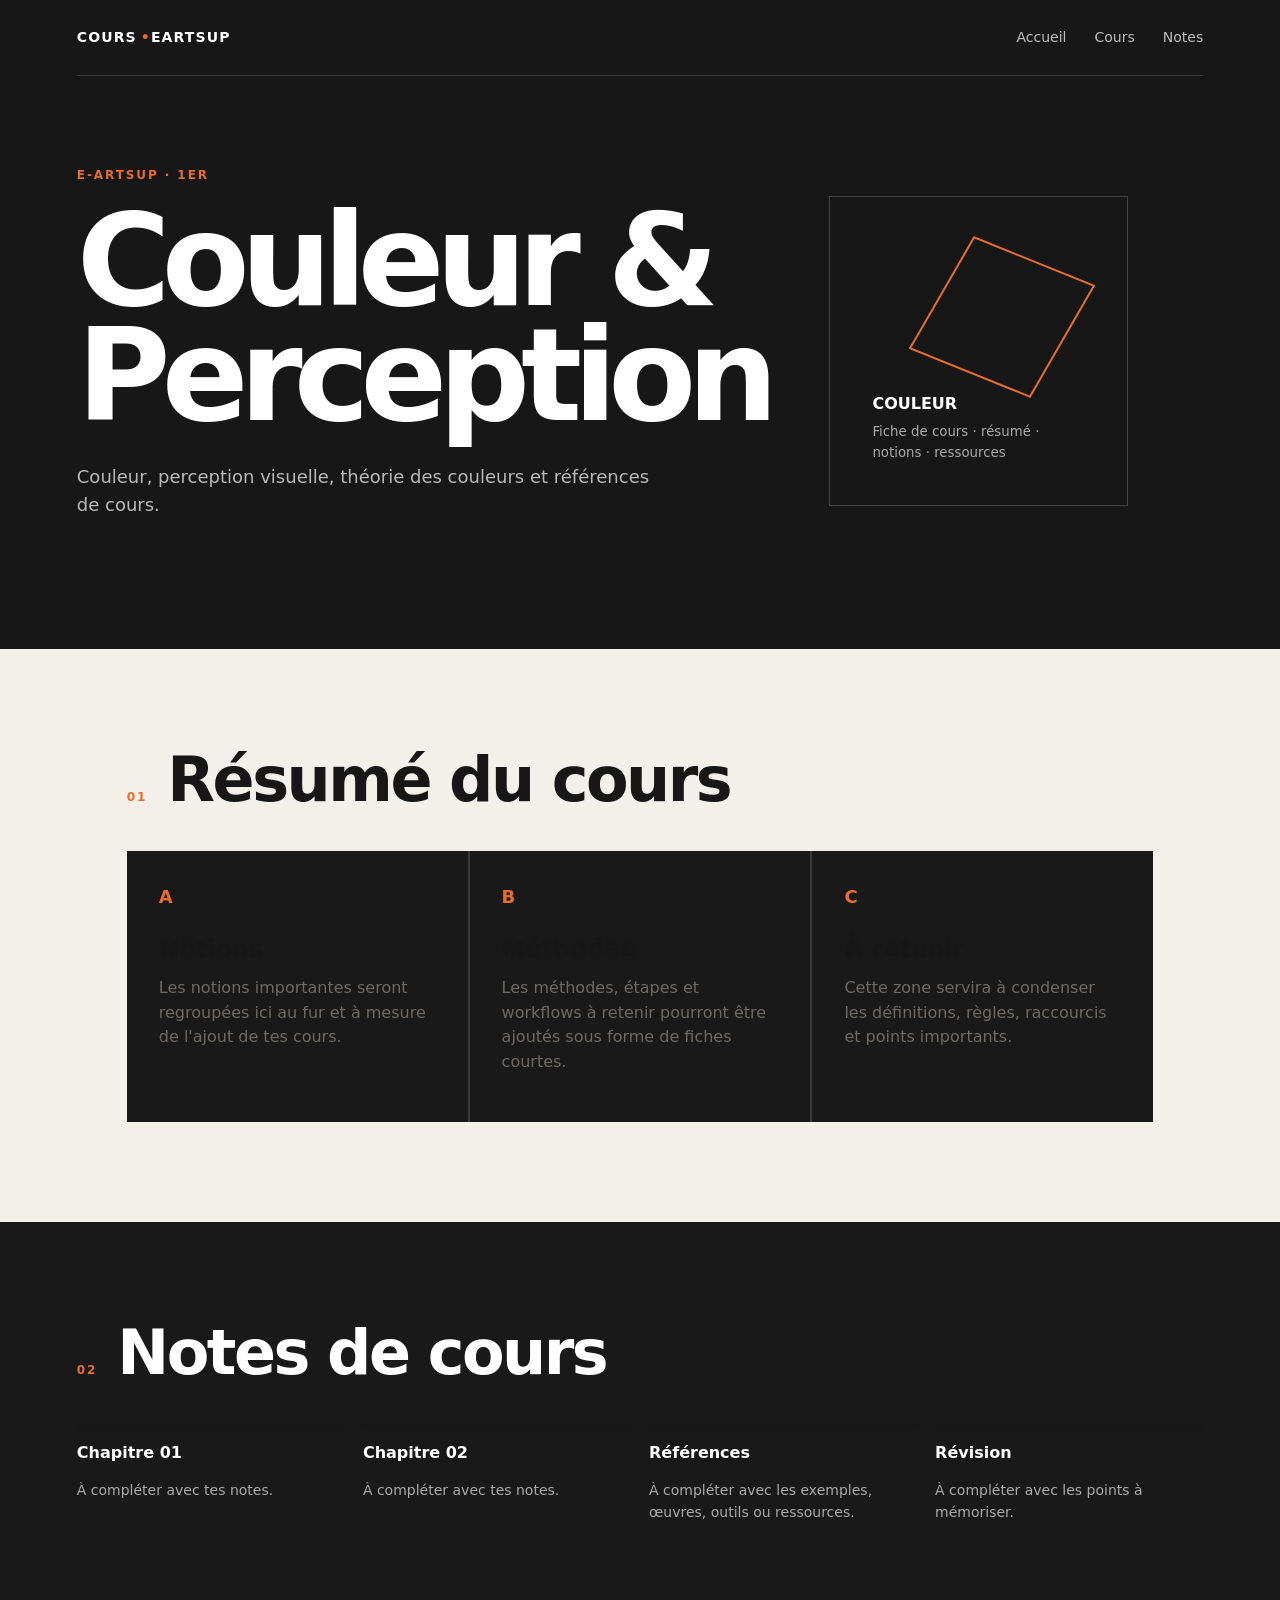
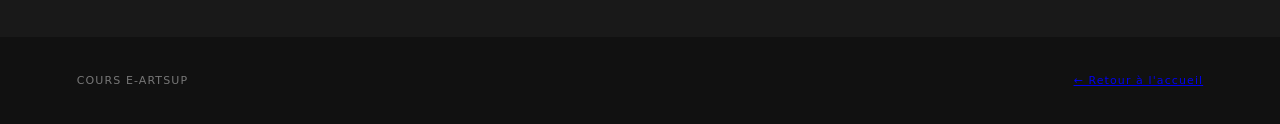
==== couleur-perception.html @ c4acca48 "Add course page: Couleur & Perception" ====
<!doctype html>
<html lang="fr"><head><meta charset="utf-8"><meta name="viewport" content="width=device-width,initial-scale=1"><meta name="description" content="Couleur & Perception — résumé de cours E-artsup"><title>Couleur & Perception — Cours E-artsup</title><link rel="stylesheet" href="style.css"></head>
<body><header class="hero"><nav class="nav"><a class="brand" href="index.html">COURS<span>•</span>EARTSUP</a><a href="index.html">Accueil</a><a href="#cours">Cours</a><a href="#notes">Notes</a></nav>
<div class="hero-grid"><div><div class="eyebrow">E-ARTSUP · 1ER</div><h1>Couleur & Perception</h1><p>Couleur, perception visuelle, théorie des couleurs et références de cours.</p></div><div class="blender-card"><div class="cube"></div><div><strong>COULEUR</strong><small>Fiche de cours · résumé · notions · ressources</small></div></div></div></header>
<main><section id="cours" class="section"><div class="section-head"><span>01</span><h2>Résumé du cours</h2></div><div class="cards"><article class="card"><div class="tag">A</div><h3>Notions</h3><p>Les notions importantes seront regroupées ici au fur et à mesure de l'ajout de tes cours.</p></article><article class="card"><div class="tag">B</div><h3>Méthodes</h3><p>Les méthodes, étapes et workflows à retenir pourront être ajoutés sous forme de fiches courtes.</p></article><article class="card"><div class="tag">C</div><h3>À retenir</h3><p>Cette zone servira à condenser les définitions, règles, raccourcis et points importants.</p></article></div></section>
<section id="notes" class="section dark"><div class="section-head"><span>02</span><h2>Notes de cours</h2></div><div class="tips-grid"><div><strong>Chapitre 01</strong><p>À compléter avec tes notes.</p></div><div><strong>Chapitre 02</strong><p>À compléter avec tes notes.</p></div><div><strong>Références</strong><p>À compléter avec les exemples, œuvres, outils ou ressources.</p></div><div><strong>Révision</strong><p>À compléter avec les points à mémoriser.</p></div></div></section></main>
<footer><span>COURS E-ARTSUP</span><span><a href="index.html">← Retour à l'accueil</a></span></footer></body></html>
---- style.css ----
:root{--bg:#f3f0ea;--ink:#171717;--muted:#6e6a63;--accent:#e86d2d;--line:#d8d2c8;--dark:#191919;--white:#fff}*{box-sizing:border-box}html{scroll-behavior:smooth}body{margin:0;background:var(--bg);color:var(--ink);font-family:Inter,ui-sans-serif,system-ui,-apple-system,BlinkMacSystemFont,"Segoe UI",sans-serif;line-height:1.55}.hero{background:#171717;color:#fff;padding:0 6vw 7rem;overflow:hidden}.nav{height:76px;display:flex;align-items:center;gap:28px;border-bottom:1px solid #393939}.nav a{color:#bdbdbd;text-decoration:none;font-size:14px}.nav .brand{margin-right:auto;color:#fff;font-weight:900;letter-spacing:.08em}.brand span{color:var(--accent);margin-left:4px}.hero-grid{max-width:1180px;margin:90px auto 0;display:grid;grid-template-columns:1.2fr .8fr;gap:60px;align-items:center}.eyebrow,.tag,.section-head>span{color:var(--accent);font-size:12px;font-weight:900;letter-spacing:.16em}.hero h1{font-size:clamp(64px,10vw,140px);line-height:.9;letter-spacing:-.07em;margin:18px 0 30px}.hero p{max-width:580px;color:#b9b9b9;font-size:18px}.button{display:inline-block;margin-top:25px;background:var(--accent);color:#fff;text-decoration:none;padding:13px 20px;font-weight:800}.blender-card{border:1px solid #444;padding:42px;min-height:310px;display:flex;flex-direction:column;justify-content:end;position:relative}.blender-card small{display:block;color:#aaa;margin-top:5px}.cube{width:130px;height:130px;border:2px solid var(--accent);transform:rotate(30deg) skewY(-8deg);position:absolute;top:55px;right:60px}.section{max-width:1180px;margin:auto;padding:100px 6vw}.section-head{display:flex;gap:20px;align-items:baseline;margin-bottom:40px}.section-head h2{font-size:clamp(34px,5vw,62px);line-height:1;letter-spacing:-.04em;margin:0}.islands{display:grid;grid-template-columns:repeat(4,1fr);border-top:1px solid var(--line);border-bottom:1px solid var(--line)}.islands article{padding:30px 24px;border-right:1px solid var(--line);min-height:230px}.islands article:last-child{border:0}.islands b{font-size:13px;color:var(--accent)}h3{font-size:24px;margin:14px 0 8px}p{color:var(--muted)}code,kbd{font-family:"SFMono-Regular",Consolas,monospace}.islands code{font-size:12px;color:var(--accent)}.dark{max-width:none;background:var(--dark);color:#fff}.dark .section-head,.dark p{color:#aaa}.dark .section-head h2{color:#fff}.cards{max-width:1180px;margin:auto;display:grid;grid-template-columns:repeat(3,1fr);gap:2px;background:#3a3a3a}.card{background:#191919;padding:32px;min-height:260px}.card .tag{font-size:18px}.card h3{margin-top:20px}.card p{margin:0 0 15px}.card ul{padding-left:18px;color:#ddd;font-size:14px}.render{max-width:1180px;margin:50px auto 0;border:1px solid #454545;padding:35px;display:grid;grid-template-columns:1fr 1fr;gap:35px}.render h3{font-size:30px}.flow{display:flex;align-items:center;justify-content:center;gap:9px;flex-wrap:wrap;font-size:11px;font-weight:800}.flow span{border:1px solid #555;padding:9px}.flow i{color:var(--accent);font-style:normal}.editor-grid{display:grid;grid-template-columns:1fr 1fr;gap:24px}.editor-grid article{border:1px solid var(--line);padding:18px}.editor-grid p{max-width:600px}.editor-art{height:220px;background:#202020;display:flex;align-items:center;justify-content:center;color:#fff;font-size:40px;font-weight:900;letter-spacing:.1em}.uv{background:linear-gradient(135deg,#202020 0 48%,#393939 48% 50%,#202020 50%)}.shader{background:radial-gradient(circle at 30% 50%,#e86d2d 0 8%,transparent 9%),radial-gradient(circle at 70% 40%,#888 0 7%,transparent 8%),#202020}.search{max-width:520px;border-bottom:2px solid var(--ink);display:flex;margin-bottom:25px}.search input{border:0;background:none;outline:0;padding:14px 0;width:100%;font:inherit}.search span{padding:14px 0}.shortcut-list{display:grid;grid-template-columns:repeat(2,1fr);gap:1px;background:var(--line);border:1px solid var(--line)}.shortcut{background:var(--bg);display:flex;align-items:center;gap:20px;padding:17px 20px}.shortcut kbd{background:#fff;border:1px solid #c9c3ba;border-bottom-width:2px;padding:5px 9px;min-width:95px;text-align:center;font-size:12px}.tips{padding-top:30px}.tips-grid{display:grid;grid-template-columns:repeat(4,1fr);gap:18px}.tips-grid>div{border-top:2px solid var(--ink);padding-top:15px}.tips-grid strong{font-size:16px}.tips-grid p{font-size:14px}footer{padding:35px 6vw;background:#111;color:#777;display:flex;justify-content:space-between;font-size:11px;letter-spacing:.1em}@media(max-width:800px){.nav a:not(.brand){display:none}.hero-grid,.render{grid-template-columns:1fr}.hero{padding-bottom:5rem}.islands,.cards,.tips-grid{grid-template-columns:1fr 1fr}.editor-grid,.shortcut-list{grid-template-columns:1fr}.section{padding:70px 6vw}.blender-card{min-height:230px}}@media(max-width:520px){.islands,.cards,.tips-grid{grid-template-columns:1fr}.hero h1{font-size:70px}.shortcut{align-items:flex-start;flex-direction:column;gap:8px}footer{flex-direction:column;gap:10px}}
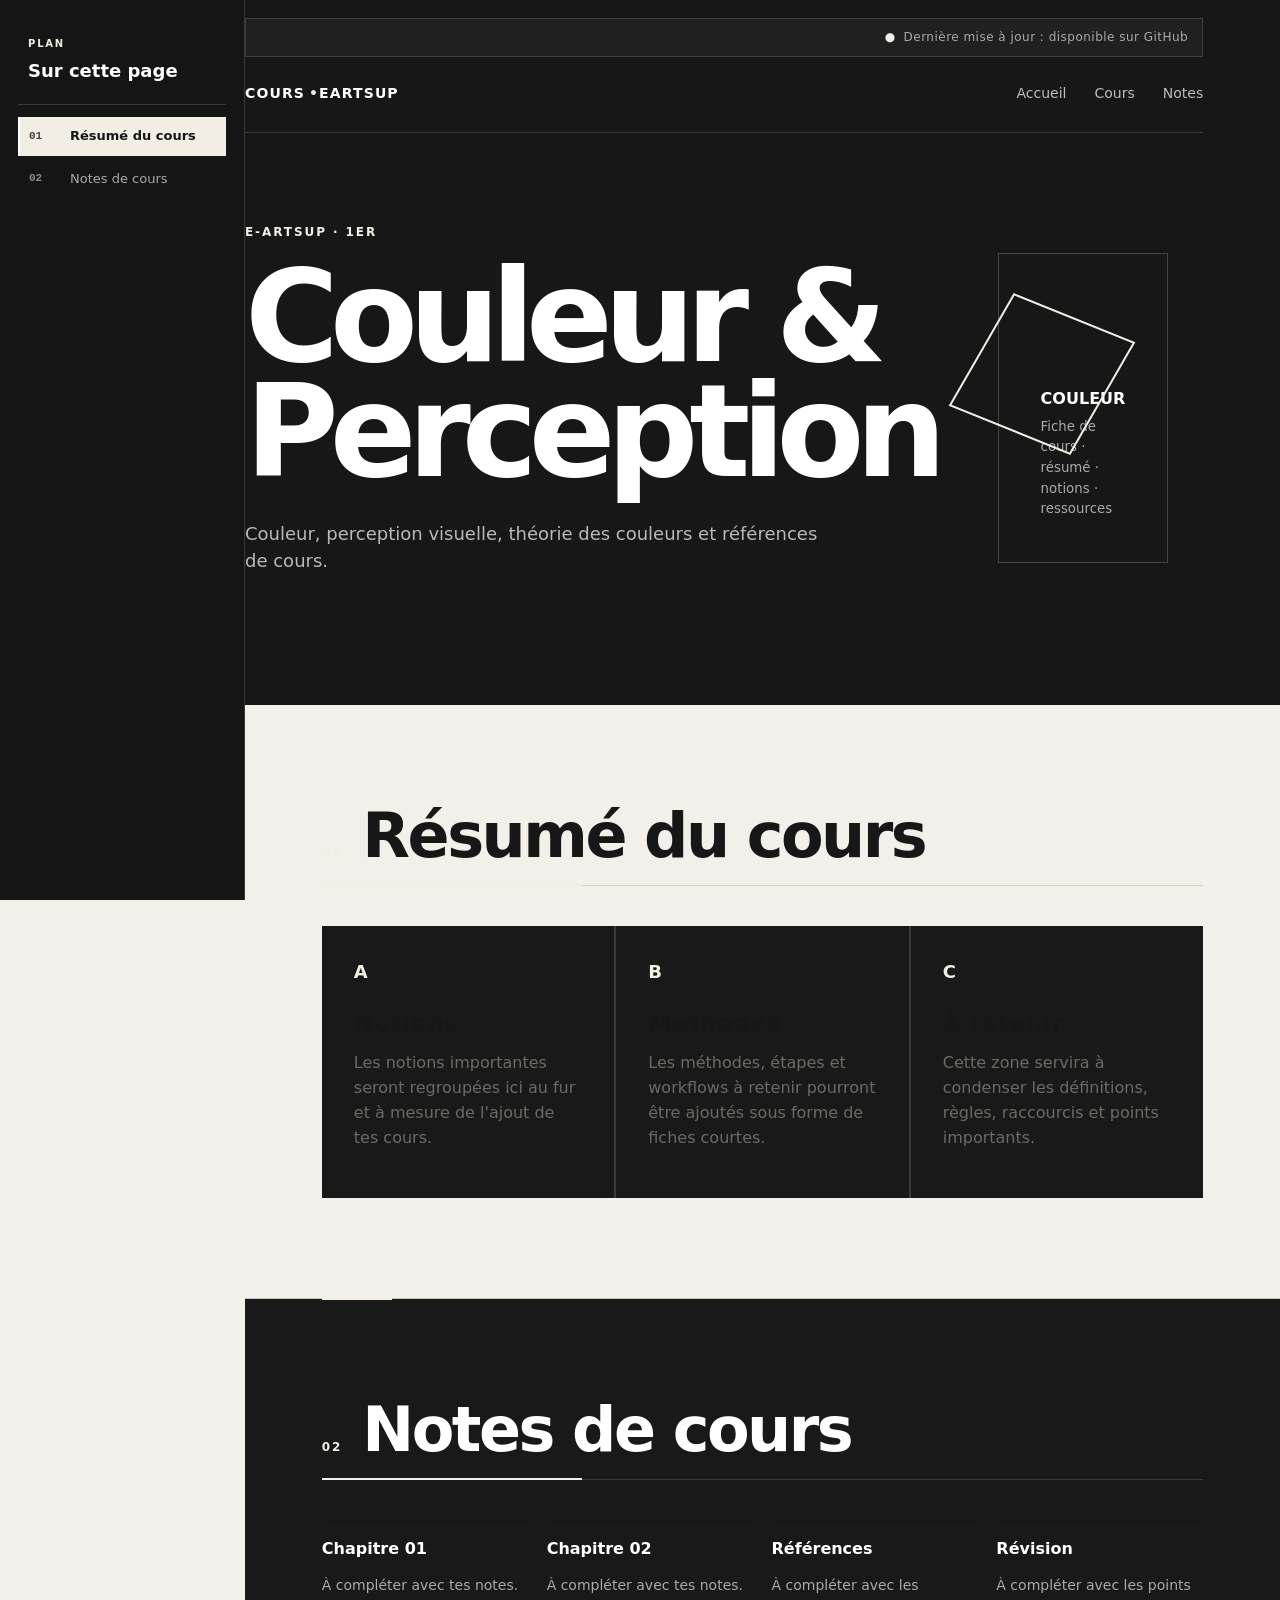
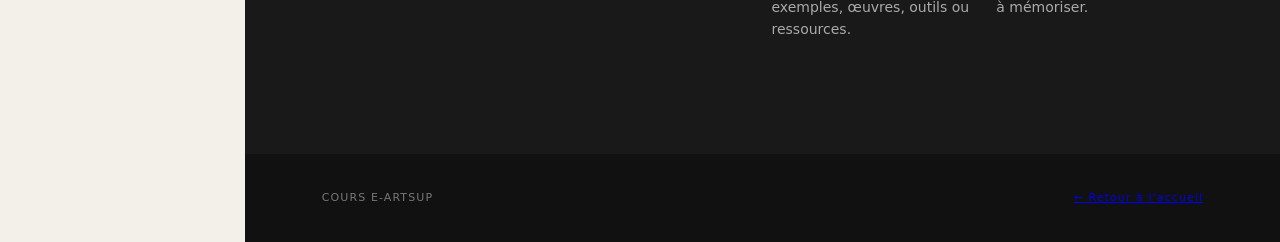
==== commit 0416125e: "Activation de la navigation latérale" ====
--- a/couleur-perception.html
+++ b/couleur-perception.html
@@ -4,4 +4,4 @@
 <div class="hero-grid"><div><div class="eyebrow">E-ARTSUP · 1ER</div><h1>Couleur & Perception</h1><p>Couleur, perception visuelle, théorie des couleurs et références de cours.</p></div><div class="blender-card"><div class="cube"></div><div><strong>COULEUR</strong><small>Fiche de cours · résumé · notions · ressources</small></div></div></div></header>
 <main><section id="cours" class="section"><div class="section-head"><span>01</span><h2>Résumé du cours</h2></div><div class="cards"><article class="card"><div class="tag">A</div><h3>Notions</h3><p>Les notions importantes seront regroupées ici au fur et à mesure de l'ajout de tes cours.</p></article><article class="card"><div class="tag">B</div><h3>Méthodes</h3><p>Les méthodes, étapes et workflows à retenir pourront être ajoutés sous forme de fiches courtes.</p></article><article class="card"><div class="tag">C</div><h3>À retenir</h3><p>Cette zone servira à condenser les définitions, règles, raccourcis et points importants.</p></article></div></section>
 <section id="notes" class="section dark"><div class="section-head"><span>02</span><h2>Notes de cours</h2></div><div class="tips-grid"><div><strong>Chapitre 01</strong><p>À compléter avec tes notes.</p></div><div><strong>Chapitre 02</strong><p>À compléter avec tes notes.</p></div><div><strong>Références</strong><p>À compléter avec les exemples, œuvres, outils ou ressources.</p></div><div><strong>Révision</strong><p>À compléter avec les points à mémoriser.</p></div></div></section></main>
-<footer><span>COURS E-ARTSUP</span><span><a href="index.html">← Retour à l'accueil</a></span></footer></body></html>+<footer><span>COURS E-ARTSUP</span><span><a href="index.html">← Retour à l'accueil</a></span></footer><script src="script.js" defer></script></body></html>
--- a/style.css
+++ b/style.css
@@ -1 +1,99 @@
-:root{--bg:#f3f0ea;--ink:#171717;--muted:#6e6a63;--accent:#e86d2d;--line:#d8d2c8;--dark:#191919;--white:#fff}*{box-sizing:border-box}html{scroll-behavior:smooth}body{margin:0;background:var(--bg);color:var(--ink);font-family:Inter,ui-sans-serif,system-ui,-apple-system,BlinkMacSystemFont,"Segoe UI",sans-serif;line-height:1.55}.hero{background:#171717;color:#fff;padding:0 6vw 7rem;overflow:hidden}.nav{height:76px;display:flex;align-items:center;gap:28px;border-bottom:1px solid #393939}.nav a{color:#bdbdbd;text-decoration:none;font-size:14px}.nav .brand{margin-right:auto;color:#fff;font-weight:900;letter-spacing:.08em}.brand span{color:var(--accent);margin-left:4px}.hero-grid{max-width:1180px;margin:90px auto 0;display:grid;grid-template-columns:1.2fr .8fr;gap:60px;align-items:center}.eyebrow,.tag,.section-head>span{color:var(--accent);font-size:12px;font-weight:900;letter-spacing:.16em}.hero h1{font-size:clamp(64px,10vw,140px);line-height:.9;letter-spacing:-.07em;margin:18px 0 30px}.hero p{max-width:580px;color:#b9b9b9;font-size:18px}.button{display:inline-block;margin-top:25px;background:var(--accent);color:#fff;text-decoration:none;padding:13px 20px;font-weight:800}.blender-card{border:1px solid #444;padding:42px;min-height:310px;display:flex;flex-direction:column;justify-content:end;position:relative}.blender-card small{display:block;color:#aaa;margin-top:5px}.cube{width:130px;height:130px;border:2px solid var(--accent);transform:rotate(30deg) skewY(-8deg);position:absolute;top:55px;right:60px}.section{max-width:1180px;margin:auto;padding:100px 6vw}.section-head{display:flex;gap:20px;align-items:baseline;margin-bottom:40px}.section-head h2{font-size:clamp(34px,5vw,62px);line-height:1;letter-spacing:-.04em;margin:0}.islands{display:grid;grid-template-columns:repeat(4,1fr);border-top:1px solid var(--line);border-bottom:1px solid var(--line)}.islands article{padding:30px 24px;border-right:1px solid var(--line);min-height:230px}.islands article:last-child{border:0}.islands b{font-size:13px;color:var(--accent)}h3{font-size:24px;margin:14px 0 8px}p{color:var(--muted)}code,kbd{font-family:"SFMono-Regular",Consolas,monospace}.islands code{font-size:12px;color:var(--accent)}.dark{max-width:none;background:var(--dark);color:#fff}.dark .section-head,.dark p{color:#aaa}.dark .section-head h2{color:#fff}.cards{max-width:1180px;margin:auto;display:grid;grid-template-columns:repeat(3,1fr);gap:2px;background:#3a3a3a}.card{background:#191919;padding:32px;min-height:260px}.card .tag{font-size:18px}.card h3{margin-top:20px}.card p{margin:0 0 15px}.card ul{padding-left:18px;color:#ddd;font-size:14px}.render{max-width:1180px;margin:50px auto 0;border:1px solid #454545;padding:35px;display:grid;grid-template-columns:1fr 1fr;gap:35px}.render h3{font-size:30px}.flow{display:flex;align-items:center;justify-content:center;gap:9px;flex-wrap:wrap;font-size:11px;font-weight:800}.flow span{border:1px solid #555;padding:9px}.flow i{color:var(--accent);font-style:normal}.editor-grid{display:grid;grid-template-columns:1fr 1fr;gap:24px}.editor-grid article{border:1px solid var(--line);padding:18px}.editor-grid p{max-width:600px}.editor-art{height:220px;background:#202020;display:flex;align-items:center;justify-content:center;color:#fff;font-size:40px;font-weight:900;letter-spacing:.1em}.uv{background:linear-gradient(135deg,#202020 0 48%,#393939 48% 50%,#202020 50%)}.shader{background:radial-gradient(circle at 30% 50%,#e86d2d 0 8%,transparent 9%),radial-gradient(circle at 70% 40%,#888 0 7%,transparent 8%),#202020}.search{max-width:520px;border-bottom:2px solid var(--ink);display:flex;margin-bottom:25px}.search input{border:0;background:none;outline:0;padding:14px 0;width:100%;font:inherit}.search span{padding:14px 0}.shortcut-list{display:grid;grid-template-columns:repeat(2,1fr);gap:1px;background:var(--line);border:1px solid var(--line)}.shortcut{background:var(--bg);display:flex;align-items:center;gap:20px;padding:17px 20px}.shortcut kbd{background:#fff;border:1px solid #c9c3ba;border-bottom-width:2px;padding:5px 9px;min-width:95px;text-align:center;font-size:12px}.tips{padding-top:30px}.tips-grid{display:grid;grid-template-columns:repeat(4,1fr);gap:18px}.tips-grid>div{border-top:2px solid var(--ink);padding-top:15px}.tips-grid strong{font-size:16px}.tips-grid p{font-size:14px}footer{padding:35px 6vw;background:#111;color:#777;display:flex;justify-content:space-between;font-size:11px;letter-spacing:.1em}@media(max-width:800px){.nav a:not(.brand){display:none}.hero-grid,.render{grid-template-columns:1fr}.hero{padding-bottom:5rem}.islands,.cards,.tips-grid{grid-template-columns:1fr 1fr}.editor-grid,.shortcut-list{grid-template-columns:1fr}.section{padding:70px 6vw}.blender-card{min-height:230px}}@media(max-width:520px){.islands,.cards,.tips-grid{grid-template-columns:1fr}.hero h1{font-size:70px}.shortcut{align-items:flex-start;flex-direction:column;gap:8px}footer{flex-direction:column;gap:10px}}+:root{--bg:#f3f0ea;--ink:#171717;--muted:#6e6a63;--accent:#f3eee4;--line:#d8d2c8;--dark:#191919;--white:#fff}*{box-sizing:border-box}html{scroll-behavior:smooth}body{margin:0;background:var(--bg);color:var(--ink);font-family:Inter,ui-sans-serif,system-ui,-apple-system,BlinkMacSystemFont,"Segoe UI",sans-serif;line-height:1.55}.hero{background:#171717;color:#fff;padding:0 6vw 7rem;overflow:hidden}.nav{height:76px;display:flex;align-items:center;gap:28px;border-bottom:1px solid #393939}.nav a{color:#bdbdbd;text-decoration:none;font-size:14px}.nav .brand{margin-right:auto;color:#fff;font-weight:900;letter-spacing:.08em}.brand span{color:var(--accent);margin-left:4px}.hero-grid{max-width:1180px;margin:90px auto 0;display:grid;grid-template-columns:1.2fr .8fr;gap:60px;align-items:center}.eyebrow,.tag,.section-head>span{color:var(--accent);font-size:12px;font-weight:900;letter-spacing:.16em}.hero h1{font-size:clamp(64px,10vw,140px);line-height:.9;letter-spacing:-.07em;margin:18px 0 30px}.hero p{max-width:580px;color:#b9b9b9;font-size:18px}.button,.button:visited{display:inline-block;margin-top:25px;background:#191919;color:var(--accent);text-decoration:none;padding:13px 20px;font-weight:800;border:1px solid #444}.button:hover,.button:focus{background:var(--accent);color:#191919;text-decoration:none}.blender-card{border:1px solid #444;padding:42px;min-height:310px;display:flex;flex-direction:column;justify-content:end;position:relative}.blender-card small{display:block;color:#aaa;margin-top:5px}.cube{width:130px;height:130px;border:2px solid var(--accent);transform:rotate(30deg) skewY(-8deg);position:absolute;top:55px;right:60px}.section{max-width:1180px;margin:auto;padding:100px 6vw}.section-head{display:flex;gap:20px;align-items:baseline;margin-bottom:40px}.section-head h2{font-size:clamp(34px,5vw,62px);line-height:1;letter-spacing:-.04em;margin:0}.islands{display:grid;grid-template-columns:repeat(4,1fr);border-top:1px solid var(--line);border-bottom:1px solid var(--line)}.islands article{padding:30px 24px;border-right:1px solid var(--line);min-height:230px}.islands article:last-child{border:0}.islands b{font-size:13px;color:var(--accent)}h3{font-size:24px;margin:14px 0 8px}p{color:var(--muted)}code,kbd{font-family:"SFMono-Regular",Consolas,monospace}.islands code{font-size:12px;color:var(--accent)}.dark{max-width:none;background:var(--dark);color:#fff}.dark .section-head,.dark p{color:#aaa}.dark .section-head h2{color:#fff}.cards{max-width:1180px;margin:auto;display:grid;grid-template-columns:repeat(3,1fr);gap:2px;background:#3a3a3a}.card{background:#191919;padding:32px;min-height:260px}.card .tag{font-size:18px}.card h3{margin-top:20px}.card p{margin:0 0 15px}.card ul{padding-left:18px;color:#ddd;font-size:14px}.render{max-width:1180px;margin:50px auto 0;border:1px solid #454545;padding:35px;display:grid;grid-template-columns:1fr 1fr;gap:35px}.render h3{font-size:30px}.flow{display:flex;align-items:center;justify-content:center;gap:9px;flex-wrap:wrap;font-size:11px;font-weight:800}.flow span{border:1px solid #555;padding:9px}.flow i{color:var(--accent);font-style:normal}.editor-grid{display:grid;grid-template-columns:1fr 1fr;gap:24px}.editor-grid article{border:1px solid var(--line);padding:18px}.editor-grid p{max-width:600px}.editor-art{height:220px;background:#202020;display:flex;align-items:center;justify-content:center;color:#fff;font-size:40px;font-weight:900;letter-spacing:.1em}.uv{background:linear-gradient(135deg,#202020 0 48%,#393939 48% 50%,#202020 50%)}.shader{background:radial-gradient(circle at 30% 50%,#e86d2d 0 8%,transparent 9%),radial-gradient(circle at 70% 40%,#888 0 7%,transparent 8%),#202020}.search{max-width:520px;border-bottom:2px solid var(--ink);display:flex;margin-bottom:25px}.search input{border:0;background:none;outline:0;padding:14px 0;width:100%;font:inherit}.search span{padding:14px 0}.shortcut-list{display:grid;grid-template-columns:repeat(2,1fr);gap:1px;background:var(--line);border:1px solid var(--line)}.shortcut{background:var(--bg);display:flex;align-items:center;gap:20px;padding:17px 20px}.shortcut kbd{background:#fff;border:1px solid #c9c3ba;border-bottom-width:2px;padding:5px 9px;min-width:95px;text-align:center;font-size:12px}.tips{padding-top:30px}.tips-grid{display:grid;grid-template-columns:repeat(4,1fr);gap:18px}.tips-grid>div{border-top:2px solid var(--ink);padding-top:15px}.tips-grid strong{font-size:16px}.tips-grid p{font-size:14px}footer{padding:35px 6vw;background:#111;color:#777;display:flex;justify-content:space-between;font-size:11px;letter-spacing:.1em}@media(max-width:800px){.nav a:not(.brand){display:none}.hero-grid,.render{grid-template-columns:1fr}.hero{padding-bottom:5rem}.islands,.cards,.tips-grid{grid-template-columns:1fr 1fr}.editor-grid,.shortcut-list{grid-template-columns:1fr}.section{padding:70px 6vw}.blender-card{min-height:230px}}@media(max-width:520px){.islands,.cards,.tips-grid{grid-template-columns:1fr}.hero h1{font-size:70px}.shortcut{align-items:flex-start;flex-direction:column;gap:8px}footer{flex-direction:column;gap:10px}}.course-grid{max-width:1180px}.course-card,.course-card:visited{position:relative;display:flex;gap:22px;align-items:flex-start;text-decoration:none;color:var(--accent);min-height:180px;transition:transform .2s,background .2s}.course-card:hover{transform:translateY(-3px);background:#242424}.course-card h3,.course-card:visited h3{color:var(--accent)}.course-card small{font-size:11px;letter-spacing:.14em;color:var(--accent);font-weight:900}.course-card h3{margin:8px 0}.course-card p{margin:0;color:#aaa}.course-card .arrow{margin-left:auto;color:var(--accent);font-size:24px}.dark .course-card{background:#191919}.dark .course-card:hover{background:#242424}.exercise-card{max-width:1180px;margin:auto;border:1px solid #454545;background:#191919;padding:32px}.exercise-card h3{color:#fff;font-size:30px;margin:16px 0 8px}.exercise-card p{max-width:760px}.exercise-document{margin-top:30px;background:#fff;padding:12px;overflow:hidden}.exercise-document img{display:block;width:100%;height:auto;max-height:80vh;object-fit:contain}@media(max-width:520px){.exercise-card{padding:20px}.exercise-card h3{font-size:24px}.exercise-document{padding:6px}}
+.exercise-actions{display:flex;flex-wrap:wrap;gap:14px;margin-top:28px}.exercise-button{display:inline-flex;align-items:center;justify-content:center;padding:15px 22px;background:#f3eee4;color:#151515;text-decoration:none;font-weight:700;border:1px solid #f3eee4}.exercise-button:hover{background:#151515;color:#f3eee4}.exercise-button.secondary{background:transparent;color:#f3eee4}.exercise-button.secondary:hover{background:#f3eee4;color:#151515}@media(max-width:520px){.exercise-actions{flex-direction:column}.exercise-button{width:100%;box-sizing:border-box}}
+.exercise-document{margin-top:30px;background:#fff;padding:12px;overflow:auto}.exercise-image{display:block;width:100%;height:auto;max-height:none;object-fit:initial}.exercise-card{overflow:visible}
+
+.last-update{max-width:1180px;margin:18px auto 0;padding:9px 14px;border:1px solid #3f3f3f;background:#202020;color:#aaa;font-size:12px;letter-spacing:.04em;text-align:right}.last-update::before{content:"●";color:var(--accent);margin-right:8px}@media(max-width:520px){.last-update{margin:12px 6vw 0;font-size:11px;text-align:left}}
+
+/* Unreal course layout */
+.unreal-overview{max-width:1180px;margin:0 auto;display:grid;grid-template-columns:repeat(3,1fr);gap:18px}
+.unreal-stat{background:#191919;border:1px solid #3d3d3d;padding:24px}
+.unreal-stat .label{color:#aaa;font-size:11px;font-weight:900;letter-spacing:.14em;text-transform:uppercase}
+.unreal-stat strong{display:block;color:#fff;font-size:22px;margin-top:8px}
+.highlight{display:inline;padding:2px 7px;background:var(--accent);color:#151515;font-weight:900}
+.mark{color:var(--accent);font-weight:900}
+.important,.warning,.definition{max-width:1180px;margin:22px auto;padding:20px 24px;border-left:4px solid var(--accent);background:#202020}
+.important strong,.warning strong,.definition strong{color:#fff}
+.warning{border-left-color:#c9b48a}
+.warning strong{color:#f3eee4}
+.definition{background:#f3eee4;color:#171717;border-left-color:#171717}
+.definition p,.definition code{color:#171717}
+.course-steps{display:grid;gap:14px;max-width:1180px;margin:auto}
+.course-step{display:grid;grid-template-columns:52px 1fr;gap:18px;align-items:start;padding:20px 22px;background:#191919;border:1px solid #383838}
+.course-step .number{width:38px;height:38px;display:grid;place-items:center;background:var(--accent);color:#171717;font-weight:900}
+.course-step h3{margin:0 0 5px;color:#fff;font-size:20px}
+.course-step p{margin:0}
+.key-grid{display:grid;grid-template-columns:repeat(4,1fr);gap:14px;max-width:1180px;margin:auto}
+.key-card{padding:20px;background:#191919;border:1px solid #383838}
+.key-card h3{color:#fff;font-size:19px;margin:0 0 8px}
+.key-card code{color:#f3eee4;font-weight:800}
+.naming-table{width:100%;max-width:1180px;margin:auto;border-collapse:collapse;background:#191919;color:#ddd}
+.naming-table th,.naming-table td{padding:15px 18px;border-bottom:1px solid #393939;text-align:left}
+.naming-table th{color:#f3eee4;font-size:12px;letter-spacing:.1em;text-transform:uppercase}
+.naming-table code{color:#fff;font-weight:800}
+.quick-sheet{max-width:1180px;margin:28px auto 0;padding:24px;background:#f3eee4;color:#171717}
+.quick-sheet h3{margin-top:0;color:#171717}
+.quick-sheet p,.quick-sheet li{color:#333}
+.quick-sheet code{font-weight:800;color:#171717}
+.section-intro{max-width:760px;margin:-15px 0 35px}
+.section-intro p{font-size:16px}
+.resource-grid{max-width:1180px;margin:auto;display:grid;grid-template-columns:repeat(2,1fr);gap:18px}
+.resource-card{background:#191919;border:1px solid #3d3d3d;padding:26px}
+.resource-card h3{color:#fff;margin-top:0}
+.resource-card p{margin-bottom:20px}
+.blueprint-list{display:grid;gap:24px;max-width:1180px;margin:auto}
+.blueprint-item{border:1px solid #454545;background:#191919;padding:28px}
+.blueprint-item h3{color:#fff;margin-top:0}
+.blueprint-item ol{color:#ddd;padding-left:22px}
+.blueprint-item li{margin:8px 0}
+@media(max-width:800px){.unreal-overview,.key-grid,.resource-grid{grid-template-columns:1fr 1fr}.naming-table{font-size:14px}.naming-table th,.naming-table td{padding:12px}}
+@media(max-width:520px){.unreal-overview,.key-grid,.resource-grid{grid-template-columns:1fr}.course-step{grid-template-columns:40px 1fr;padding:16px}.naming-table{display:block;overflow:auto;white-space:nowrap}.important,.warning,.definition{padding:16px 18px}}
+
+
+/* Unreal revision tables */
+.revision-table{width:100%;max-width:1180px;margin:0 auto;border-collapse:collapse;background:#191919;color:#ddd;border:1px solid #383838}
+.revision-table th,.revision-table td{padding:16px 18px;border-bottom:1px solid #393939;text-align:left;vertical-align:middle}
+.revision-table th{background:#202020;color:#f3eee4;font-size:12px;letter-spacing:.1em;text-transform:uppercase}
+.revision-table tr:last-child td{border-bottom:0}
+.revision-table td:first-child{font-weight:800;color:#fff;white-space:nowrap}
+.revision-table code,.revision-table kbd{color:#fff;font-weight:800}
+.revision-table kbd{display:inline-block;background:#f3eee4;color:#171717;border:1px solid #d8d2c8;padding:5px 9px;font-family:inherit;font-size:12px}
+.revision-table .highlight{display:inline-block}
+@media(max-width:800px){.revision-table{font-size:14px}.revision-table th,.revision-table td{padding:12px 13px}}
+@media(max-width:520px){.revision-table{display:block;overflow:auto;white-space:nowrap}.revision-table th,.revision-table td{padding:11px 12px}}
+
+
+/* Séparateurs visuels — page Unreal */
+main > .section{position:relative}
+main > .section + .section{border-top:1px solid #c9c3ba}
+main > .dark.section + .section{border-top-color:#c9c3ba}
+main > .section + .section::before{content:"";position:absolute;top:-2px;left:6vw;width:70px;height:3px;background:var(--accent)}
+.section-head{position:relative;padding-bottom:18px;border-bottom:1px solid var(--line)}
+.dark .section-head{border-bottom-color:#3b3b3b}
+.section-head::after{content:"";position:absolute;left:0;bottom:-1px;width:34%;max-width:260px;height:2px;background:var(--accent)}
+.blueprint-item + .blueprint-item{border-top:3px solid #4a4a4a}
+.key-card + .key-card{border-left-color:#4a4a4a}
+.revision-table tr + tr td{border-top:1px solid #303030}
+.important,.warning,.definition{position:relative}
+.important::before,.warning::before,.definition::before{content:"";position:absolute;top:-1px;right:24px;width:46px;height:2px;background:var(--accent)}
+@media(max-width:520px){main > .section + .section::before{left:6vw;width:48px}.section-head::after{width:45%}}
+
+/* Navigation latérale des pages de cours */
+.course-sidebar{position:fixed;z-index:50;left:0;top:0;bottom:0;width:245px;padding:28px 18px;background:#151515;border-right:1px solid #383838;overflow-y:auto;box-sizing:border-box}
+.course-sidebar-title{padding:8px 10px 20px;border-bottom:1px solid #383838;margin-bottom:12px}
+.course-sidebar-title span{display:block;color:var(--accent);font-size:10px;font-weight:900;letter-spacing:.18em}
+.course-sidebar-title strong{display:block;color:#fff;font-size:18px;margin-top:5px}
+.course-sidebar-list{display:grid;gap:4px}
+.course-sidebar-list a{display:grid;grid-template-columns:34px 1fr;align-items:center;gap:7px;padding:11px 9px;color:#aaa;text-decoration:none;border-left:2px solid transparent;font-size:13px;line-height:1.25;transition:.2s}
+.course-sidebar-list a:hover{color:#fff;background:#202020}
+.course-sidebar-list a.active{color:#171717;background:var(--accent);border-left-color:#fff;font-weight:900}
+.course-sidebar-number{font-family:monospace;font-size:11px;font-weight:900;opacity:.8}
+.course-sidebar-toggle{display:none}
+@media(min-width:901px){
+  body:has(.course-sidebar) main,body:has(.course-sidebar) footer{margin-left:245px}
+  body:has(.course-sidebar) .hero{padding-left:245px}
+}
+@media(max-width:900px){
+  .course-sidebar{transform:translateX(-100%);transition:transform .25s ease;box-shadow:8px 0 30px rgba(0,0,0,.35)}
+  body.sidebar-open .course-sidebar{transform:translateX(0)}
+  .course-sidebar-toggle{display:grid;place-items:center;position:fixed;z-index:60;left:14px;bottom:18px;width:48px;height:48px;border:1px solid #555;background:#f3eee4;color:#171717;font-size:20px;font-weight:900;box-shadow:0 8px 25px rgba(0,0,0,.3)}
+}
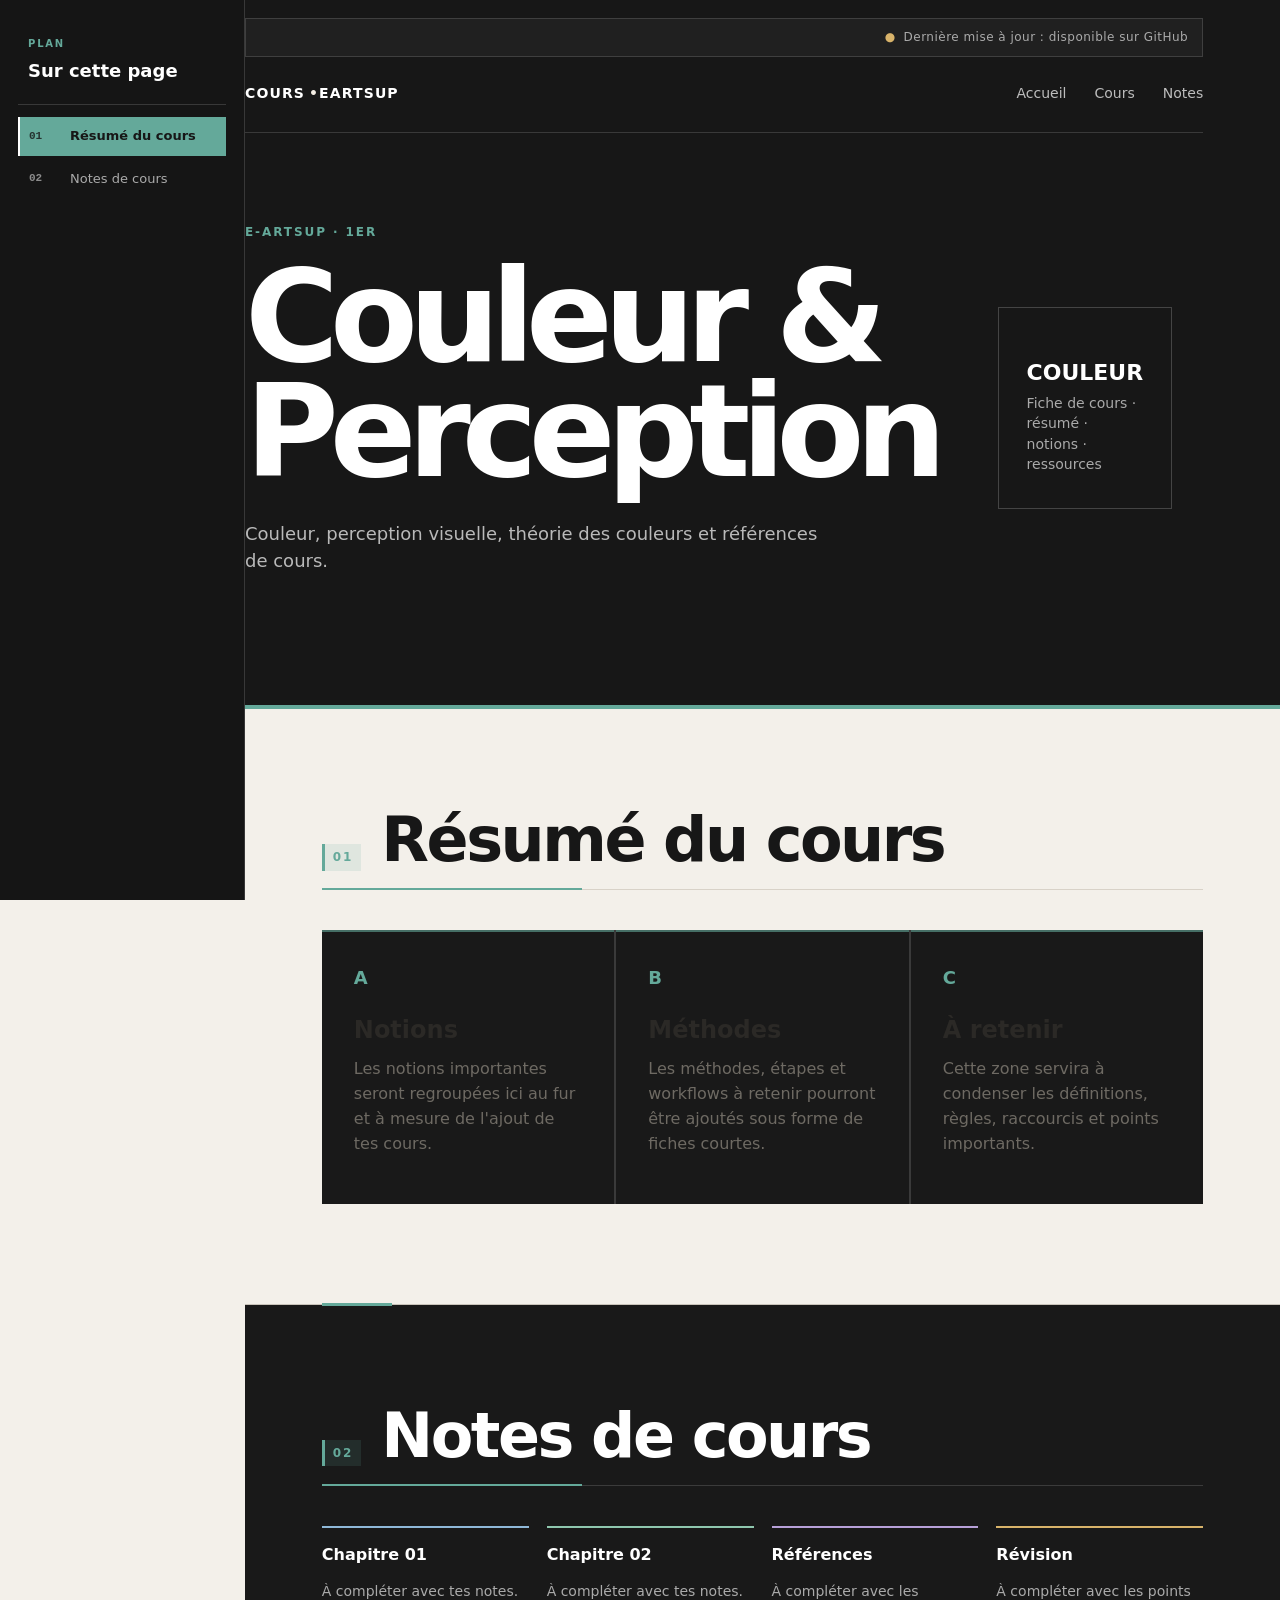
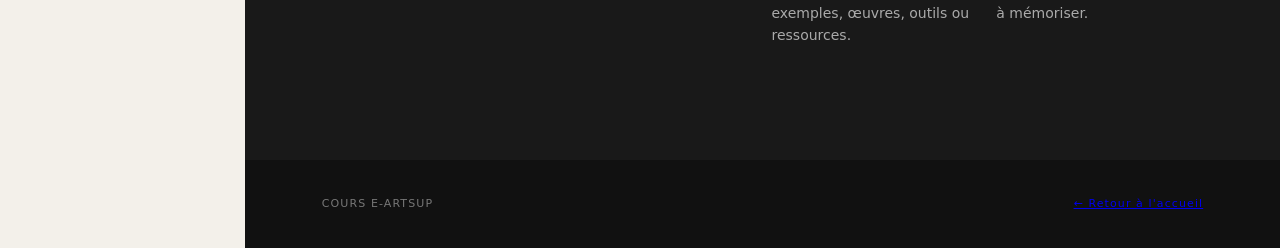
==== commit 72109563: "Ajouter la couleur dédiée à couleur-perception.html" ====
--- a/couleur-perception.html
+++ b/couleur-perception.html
@@ -1,6 +1,6 @@
 <!doctype html>
 <html lang="fr"><head><meta charset="utf-8"><meta name="viewport" content="width=device-width,initial-scale=1"><meta name="description" content="Couleur & Perception — résumé de cours E-artsup"><title>Couleur & Perception — Cours E-artsup</title><link rel="stylesheet" href="style.css"></head>
-<body><header class="hero"><nav class="nav"><a class="brand" href="index.html">COURS<span>•</span>EARTSUP</a><a href="index.html">Accueil</a><a href="#cours">Cours</a><a href="#notes">Notes</a></nav>
+<body class="page-couleur"><header class="hero"><nav class="nav"><a class="brand" href="index.html">COURS<span>•</span>EARTSUP</a><a href="index.html">Accueil</a><a href="#cours">Cours</a><a href="#notes">Notes</a></nav>
 <div class="hero-grid"><div><div class="eyebrow">E-ARTSUP · 1ER</div><h1>Couleur & Perception</h1><p>Couleur, perception visuelle, théorie des couleurs et références de cours.</p></div><div class="blender-card"><div class="cube"></div><div><strong>COULEUR</strong><small>Fiche de cours · résumé · notions · ressources</small></div></div></div></header>
 <main><section id="cours" class="section"><div class="section-head"><span>01</span><h2>Résumé du cours</h2></div><div class="cards"><article class="card"><div class="tag">A</div><h3>Notions</h3><p>Les notions importantes seront regroupées ici au fur et à mesure de l'ajout de tes cours.</p></article><article class="card"><div class="tag">B</div><h3>Méthodes</h3><p>Les méthodes, étapes et workflows à retenir pourront être ajoutés sous forme de fiches courtes.</p></article><article class="card"><div class="tag">C</div><h3>À retenir</h3><p>Cette zone servira à condenser les définitions, règles, raccourcis et points importants.</p></article></div></section>
 <section id="notes" class="section dark"><div class="section-head"><span>02</span><h2>Notes de cours</h2></div><div class="tips-grid"><div><strong>Chapitre 01</strong><p>À compléter avec tes notes.</p></div><div><strong>Chapitre 02</strong><p>À compléter avec tes notes.</p></div><div><strong>Références</strong><p>À compléter avec les exemples, œuvres, outils ou ressources.</p></div><div><strong>Révision</strong><p>À compléter avec les points à mémoriser.</p></div></div></section></main>
--- a/style.css
+++ b/style.css
@@ -1,99 +1,119 @@
-:root{--bg:#f3f0ea;--ink:#171717;--muted:#6e6a63;--accent:#f3eee4;--line:#d8d2c8;--dark:#191919;--white:#fff}*{box-sizing:border-box}html{scroll-behavior:smooth}body{margin:0;background:var(--bg);color:var(--ink);font-family:Inter,ui-sans-serif,system-ui,-apple-system,BlinkMacSystemFont,"Segoe UI",sans-serif;line-height:1.55}.hero{background:#171717;color:#fff;padding:0 6vw 7rem;overflow:hidden}.nav{height:76px;display:flex;align-items:center;gap:28px;border-bottom:1px solid #393939}.nav a{color:#bdbdbd;text-decoration:none;font-size:14px}.nav .brand{margin-right:auto;color:#fff;font-weight:900;letter-spacing:.08em}.brand span{color:var(--accent);margin-left:4px}.hero-grid{max-width:1180px;margin:90px auto 0;display:grid;grid-template-columns:1.2fr .8fr;gap:60px;align-items:center}.eyebrow,.tag,.section-head>span{color:var(--accent);font-size:12px;font-weight:900;letter-spacing:.16em}.hero h1{font-size:clamp(64px,10vw,140px);line-height:.9;letter-spacing:-.07em;margin:18px 0 30px}.hero p{max-width:580px;color:#b9b9b9;font-size:18px}.button,.button:visited{display:inline-block;margin-top:25px;background:#191919;color:var(--accent);text-decoration:none;padding:13px 20px;font-weight:800;border:1px solid #444}.button:hover,.button:focus{background:var(--accent);color:#191919;text-decoration:none}.blender-card{border:1px solid #444;padding:42px;min-height:310px;display:flex;flex-direction:column;justify-content:end;position:relative}.blender-card small{display:block;color:#aaa;margin-top:5px}.cube{width:130px;height:130px;border:2px solid var(--accent);transform:rotate(30deg) skewY(-8deg);position:absolute;top:55px;right:60px}.section{max-width:1180px;margin:auto;padding:100px 6vw}.section-head{display:flex;gap:20px;align-items:baseline;margin-bottom:40px}.section-head h2{font-size:clamp(34px,5vw,62px);line-height:1;letter-spacing:-.04em;margin:0}.islands{display:grid;grid-template-columns:repeat(4,1fr);border-top:1px solid var(--line);border-bottom:1px solid var(--line)}.islands article{padding:30px 24px;border-right:1px solid var(--line);min-height:230px}.islands article:last-child{border:0}.islands b{font-size:13px;color:var(--accent)}h3{font-size:24px;margin:14px 0 8px}p{color:var(--muted)}code,kbd{font-family:"SFMono-Regular",Consolas,monospace}.islands code{font-size:12px;color:var(--accent)}.dark{max-width:none;background:var(--dark);color:#fff}.dark .section-head,.dark p{color:#aaa}.dark .section-head h2{color:#fff}.cards{max-width:1180px;margin:auto;display:grid;grid-template-columns:repeat(3,1fr);gap:2px;background:#3a3a3a}.card{background:#191919;padding:32px;min-height:260px}.card .tag{font-size:18px}.card h3{margin-top:20px}.card p{margin:0 0 15px}.card ul{padding-left:18px;color:#ddd;font-size:14px}.render{max-width:1180px;margin:50px auto 0;border:1px solid #454545;padding:35px;display:grid;grid-template-columns:1fr 1fr;gap:35px}.render h3{font-size:30px}.flow{display:flex;align-items:center;justify-content:center;gap:9px;flex-wrap:wrap;font-size:11px;font-weight:800}.flow span{border:1px solid #555;padding:9px}.flow i{color:var(--accent);font-style:normal}.editor-grid{display:grid;grid-template-columns:1fr 1fr;gap:24px}.editor-grid article{border:1px solid var(--line);padding:18px}.editor-grid p{max-width:600px}.editor-art{height:220px;background:#202020;display:flex;align-items:center;justify-content:center;color:#fff;font-size:40px;font-weight:900;letter-spacing:.1em}.uv{background:linear-gradient(135deg,#202020 0 48%,#393939 48% 50%,#202020 50%)}.shader{background:radial-gradient(circle at 30% 50%,#e86d2d 0 8%,transparent 9%),radial-gradient(circle at 70% 40%,#888 0 7%,transparent 8%),#202020}.search{max-width:520px;border-bottom:2px solid var(--ink);display:flex;margin-bottom:25px}.search input{border:0;background:none;outline:0;padding:14px 0;width:100%;font:inherit}.search span{padding:14px 0}.shortcut-list{display:grid;grid-template-columns:repeat(2,1fr);gap:1px;background:var(--line);border:1px solid var(--line)}.shortcut{background:var(--bg);display:flex;align-items:center;gap:20px;padding:17px 20px}.shortcut kbd{background:#fff;border:1px solid #c9c3ba;border-bottom-width:2px;padding:5px 9px;min-width:95px;text-align:center;font-size:12px}.tips{padding-top:30px}.tips-grid{display:grid;grid-template-columns:repeat(4,1fr);gap:18px}.tips-grid>div{border-top:2px solid var(--ink);padding-top:15px}.tips-grid strong{font-size:16px}.tips-grid p{font-size:14px}footer{padding:35px 6vw;background:#111;color:#777;display:flex;justify-content:space-between;font-size:11px;letter-spacing:.1em}@media(max-width:800px){.nav a:not(.brand){display:none}.hero-grid,.render{grid-template-columns:1fr}.hero{padding-bottom:5rem}.islands,.cards,.tips-grid{grid-template-columns:1fr 1fr}.editor-grid,.shortcut-list{grid-template-columns:1fr}.section{padding:70px 6vw}.blender-card{min-height:230px}}@media(max-width:520px){.islands,.cards,.tips-grid{grid-template-columns:1fr}.hero h1{font-size:70px}.shortcut{align-items:flex-start;flex-direction:column;gap:8px}footer{flex-direction:column;gap:10px}}.course-grid{max-width:1180px}.course-card,.course-card:visited{position:relative;display:flex;gap:22px;align-items:flex-start;text-decoration:none;color:var(--accent);min-height:180px;transition:transform .2s,background .2s}.course-card:hover{transform:translateY(-3px);background:#242424}.course-card h3,.course-card:visited h3{color:var(--accent)}.course-card small{font-size:11px;letter-spacing:.14em;color:var(--accent);font-weight:900}.course-card h3{margin:8px 0}.course-card p{margin:0;color:#aaa}.course-card .arrow{margin-left:auto;color:var(--accent);font-size:24px}.dark .course-card{background:#191919}.dark .course-card:hover{background:#242424}.exercise-card{max-width:1180px;margin:auto;border:1px solid #454545;background:#191919;padding:32px}.exercise-card h3{color:#fff;font-size:30px;margin:16px 0 8px}.exercise-card p{max-width:760px}.exercise-document{margin-top:30px;background:#fff;padding:12px;overflow:hidden}.exercise-document img{display:block;width:100%;height:auto;max-height:80vh;object-fit:contain}@media(max-width:520px){.exercise-card{padding:20px}.exercise-card h3{font-size:24px}.exercise-document{padding:6px}}
+:root{--bg:#f3f0ea;--ink:#171717;--muted:#6e6a63;--accent:#f3eee4;--line:#d8d2c8;--dark:#191919;--white:#fff}*{box-sizing:border-box}html{scroll-behavior:smooth}body{margin:0;background:var(--bg);color:var(--ink);font-family:Inter,ui-sans-serif,system-ui,-apple-system,BlinkMacSystemFont,"Segoe UI",sans-serif;line-height:1.55}.hero{background:#171717;color:#fff;padding:0 6vw 7rem;overflow:hidden}.nav{height:76px;display:flex;align-items:center;gap:28px;border-bottom:1px solid #393939}.nav a{color:#bdbdbd;text-decoration:none;font-size:14px}.nav .brand{margin-right:auto;color:#fff;font-weight:900;letter-spacing:.08em}.brand span{color:var(--accent);margin-left:4px}.hero-grid{max-width:1180px;margin:90px auto 0;display:grid;grid-template-columns:1.2fr .8fr;gap:60px;align-items:center}.eyebrow,.tag,.section-head>span{color:var(--accent);font-size:12px;font-weight:900;letter-spacing:.16em}.hero h1{font-size:clamp(64px,10vw,140px);line-height:.9;letter-spacing:-.07em;margin:18px 0 30px}.hero p{max-width:580px;color:#b9b9b9;font-size:18px}.button,.button:visited{display:inline-block;margin-top:25px;background:#191919;color:var(--accent);text-decoration:none;padding:13px 20px;font-weight:800;border:1px solid #444}.button:hover,.button:focus{background:var(--accent);color:#191919;text-decoration:none}.blender-card{border:1px solid #444;padding:24px;min-height:390px;display:grid;grid-template-rows:minmax(245px,1fr) auto;gap:24px;position:relative;overflow:hidden;background:#171717}.blender-card>div:last-child{position:relative;z-index:2;padding:0 4px 4px;background:#171717}.blender-card strong{display:block;color:#fff;font-size:22px;line-height:1.2}.blender-card small{display:block;color:#aaa;margin-top:7px;font-size:14px;line-height:1.45}.cognitive-visual{position:relative;inset:auto;width:100%;height:auto;min-height:0;aspect-ratio:620/420;border:1px solid #333;overflow:hidden;background:#171717}.cognitive-visual::before{content:"";position:absolute;inset:0;background:radial-gradient(circle at 50% 50%,rgba(243,238,228,.07),transparent 55%);pointer-events:none;z-index:1}.cognitive-visual::after{content:"";position:absolute;inset:0;width:28%;background:linear-gradient(90deg,transparent,rgba(243,238,228,.18),transparent);transform:translateX(-180%);animation:cognitive-scan 3.6s ease-in-out infinite;pointer-events:none;z-index:2}.cognitive-visual img{display:block;width:100%;height:100%;object-fit:cover;opacity:1;animation:cognitive-float 6s ease-in-out infinite;transform-origin:center}@keyframes cognitive-float{0%,100%{transform:scale(1) translateY(0)}50%{transform:scale(1.018) translateY(-2px)}}@keyframes cognitive-scan{0%,25%{transform:translateX(-180%)}65%,100%{transform:translateX(520%)}}.section{max-width:1180px;margin:auto;padding:100px 6vw}.section-head{display:flex;gap:20px;align-items:baseline;margin-bottom:40px}.section-head h2{font-size:clamp(34px,5vw,62px);line-height:1;letter-spacing:-.04em;margin:0}.islands{display:grid;grid-template-columns:repeat(4,1fr);border-top:1px solid var(--line);border-bottom:1px solid var(--line)}.islands article{padding:30px 24px;border-right:1px solid var(--line);min-height:230px}.islands article:last-child{border:0}.islands b{font-size:13px;color:var(--accent)}h3{font-size:24px;margin:14px 0 8px}p{color:var(--muted)}code,kbd{font-family:"SFMono-Regular",Consolas,monospace}.islands code{font-size:12px;color:var(--accent)}.dark{max-width:none;background:var(--dark);color:#fff}.dark .section-head,.dark p{color:#aaa}.dark .section-head h2{color:#fff}.cards{max-width:1180px;margin:auto;display:grid;grid-template-columns:repeat(3,1fr);gap:2px;background:#3a3a3a}.card{background:#191919;padding:32px;min-height:260px}.card .tag{font-size:18px}.card h3{margin-top:20px}.card p{margin:0 0 15px}.card ul{padding-left:18px;color:#ddd;font-size:14px}.render{max-width:1180px;margin:50px auto 0;border:1px solid #454545;padding:35px;display:grid;grid-template-columns:1fr 1fr;gap:35px}.render h3{font-size:30px}.flow{display:flex;align-items:center;justify-content:center;gap:9px;flex-wrap:wrap;font-size:11px;font-weight:800}.flow span{border:1px solid #555;padding:9px}.flow i{color:var(--accent);font-style:normal}.editor-grid{display:grid;grid-template-columns:1fr 1fr;gap:24px}.editor-grid article{border:1px solid var(--line);padding:18px}.editor-grid p{max-width:600px}.editor-art{height:220px;background:#202020;display:flex;align-items:center;justify-content:center;color:#fff;font-size:40px;font-weight:900;letter-spacing:.1em}.uv{background:linear-gradient(135deg,#202020 0 48%,#393939 48% 50%,#202020 50%)}.shader{background:radial-gradient(circle at 30% 50%,#e86d2d 0 8%,transparent 9%),radial-gradient(circle at 70% 40%,#888 0 7%,transparent 8%),#202020}.search{max-width:520px;border-bottom:2px solid var(--ink);display:flex;margin-bottom:25px}.search input{border:0;background:none;outline:0;padding:14px 0;width:100%;font:inherit}.search span{padding:14px 0}.shortcut-list{display:grid;grid-template-columns:repeat(2,1fr);gap:1px;background:var(--line);border:1px solid var(--line)}.shortcut{background:var(--bg);display:flex;align-items:center;gap:20px;padding:17px 20px}.shortcut kbd{background:#fff;border:1px solid #c9c3ba;border-bottom-width:2px;padding:5px 9px;min-width:95px;text-align:center;font-size:12px}.tips{padding-top:30px}.tips-grid{display:grid;grid-template-columns:repeat(4,1fr);gap:18px}.tips-grid>div{border-top:2px solid var(--ink);padding-top:15px}.tips-grid strong{font-size:16px}.tips-grid p{font-size:14px}footer{padding:35px 6vw;background:#111;color:#777;display:flex;justify-content:space-between;font-size:11px;letter-spacing:.1em}@media(max-width:800px){.nav a:not(.brand){display:none}.hero-grid,.render{grid-template-columns:1fr}.hero{padding-bottom:5rem}.islands,.cards,.tips-grid{grid-template-columns:1fr 1fr}.editor-grid,.shortcut-list{grid-template-columns:1fr}.section{padding:70px 6vw}.blender-card{min-height:360px;grid-template-rows:minmax(220px,1fr) auto}}@media(max-width:520px){.islands,.cards,.tips-grid{grid-template-columns:1fr}.hero h1{font-size:70px}.shortcut{align-items:flex-start;flex-direction:column;gap:8px}.blender-card{min-height:330px;padding:18px;gap:18px}.cognitive-visual{aspect-ratio:620/420}.blender-card strong{font-size:20px}.blender-card small{font-size:13px}footer{flex-direction:column;gap:10px}}.course-grid{max-width:1180px}.course-card,.course-card:visited{position:relative;display:flex;gap:22px;align-items:flex-start;text-decoration:none;color:var(--accent);min-height:180px;transition:transform .2s,background .2s}.course-card:hover{transform:translateY(-3px);background:#242424}.course-card h3,.course-card:visited h3{color:var(--accent)}.course-card small{font-size:11px;letter-spacing:.14em;color:var(--accent);font-weight:900}.course-card h3{margin:8px 0}.course-card p{margin:0;color:#aaa}.course-card .arrow{margin-left:auto;color:var(--accent);font-size:24px}.dark .course-card{background:#191919}.dark .course-card:hover{background:#242424}.exercise-card{max-width:1180px;margin:auto;border:1px solid #454545;background:#191919;padding:32px}.exercise-card h3{color:#fff;font-size:30px;margin:16px 0 8px}.exercise-card p{max-width:760px}.exercise-document{margin-top:30px;background:#fff;padding:12px;overflow:hidden}.exercise-document img{display:block;width:100%;height:auto;max-height:80vh;object-fit:contain}@media(max-width:520px){.exercise-card{padding:20px}.exercise-card h3{font-size:24px}.exercise-document{padding:6px}}
 .exercise-actions{display:flex;flex-wrap:wrap;gap:14px;margin-top:28px}.exercise-button{display:inline-flex;align-items:center;justify-content:center;padding:15px 22px;background:#f3eee4;color:#151515;text-decoration:none;font-weight:700;border:1px solid #f3eee4}.exercise-button:hover{background:#151515;color:#f3eee4}.exercise-button.secondary{background:transparent;color:#f3eee4}.exercise-button.secondary:hover{background:#f3eee4;color:#151515}@media(max-width:520px){.exercise-actions{flex-direction:column}.exercise-button{width:100%;box-sizing:border-box}}
 .exercise-document{margin-top:30px;background:#fff;padding:12px;overflow:auto}.exercise-image{display:block;width:100%;height:auto;max-height:none;object-fit:initial}.exercise-card{overflow:visible}
 
 .last-update{max-width:1180px;margin:18px auto 0;padding:9px 14px;border:1px solid #3f3f3f;background:#202020;color:#aaa;font-size:12px;letter-spacing:.04em;text-align:right}.last-update::before{content:"●";color:var(--accent);margin-right:8px}@media(max-width:520px){.last-update{margin:12px 6vw 0;font-size:11px;text-align:left}}
 
 /* Unreal course layout */
-.unreal-overview{max-width:1180px;margin:0 auto;display:grid;grid-template-columns:repeat(3,1fr);gap:18px}
-.unreal-stat{background:#191919;border:1px solid #3d3d3d;padding:24px}
-.unreal-stat .label{color:#aaa;font-size:11px;font-weight:900;letter-spacing:.14em;text-transform:uppercase}
-.unreal-stat strong{display:block;color:#fff;font-size:22px;margin-top:8px}
-.highlight{display:inline;padding:2px 7px;background:var(--accent);color:#151515;font-weight:900}
-.mark{color:var(--accent);font-weight:900}
-.important,.warning,.definition{max-width:1180px;margin:22px auto;padding:20px 24px;border-left:4px solid var(--accent);background:#202020}
-.important strong,.warning strong,.definition strong{color:#fff}
-.warning{border-left-color:#c9b48a}
-.warning strong{color:#f3eee4}
-.definition{background:#f3eee4;color:#171717;border-left-color:#171717}
-.definition p,.definition code{color:#171717}
-.course-steps{display:grid;gap:14px;max-width:1180px;margin:auto}
-.course-step{display:grid;grid-template-columns:52px 1fr;gap:18px;align-items:start;padding:20px 22px;background:#191919;border:1px solid #383838}
-.course-step .number{width:38px;height:38px;display:grid;place-items:center;background:var(--accent);color:#171717;font-weight:900}
-.course-step h3{margin:0 0 5px;color:#fff;font-size:20px}
-.course-step p{margin:0}
-.key-grid{display:grid;grid-template-columns:repeat(4,1fr);gap:14px;max-width:1180px;margin:auto}
-.key-card{padding:20px;background:#191919;border:1px solid #383838}
-.key-card h3{color:#fff;font-size:19px;margin:0 0 8px}
-.key-card code{color:#f3eee4;font-weight:800}
-.naming-table{width:100%;max-width:1180px;margin:auto;border-collapse:collapse;background:#191919;color:#ddd}
-.naming-table th,.naming-table td{padding:15px 18px;border-bottom:1px solid #393939;text-align:left}
-.naming-table th{color:#f3eee4;font-size:12px;letter-spacing:.1em;text-transform:uppercase}
-.naming-table code{color:#fff;font-weight:800}
-.quick-sheet{max-width:1180px;margin:28px auto 0;padding:24px;background:#f3eee4;color:#171717}
-.quick-sheet h3{margin-top:0;color:#171717}
-.quick-sheet p,.quick-sheet li{color:#333}
-.quick-sheet code{font-weight:800;color:#171717}
-.section-intro{max-width:760px;margin:-15px 0 35px}
-.section-intro p{font-size:16px}
-.resource-grid{max-width:1180px;margin:auto;display:grid;grid-template-columns:repeat(2,1fr);gap:18px}
-.resource-card{background:#191919;border:1px solid #3d3d3d;padding:26px}
-.resource-card h3{color:#fff;margin-top:0}
-.resource-card p{margin-bottom:20px}
-.blueprint-list{display:grid;gap:24px;max-width:1180px;margin:auto}
-.blueprint-item{border:1px solid #454545;background:#191919;padding:28px}
-.blueprint-item h3{color:#fff;margin-top:0}
-.blueprint-item ol{color:#ddd;padding-left:22px}
-.blueprint-item li{margin:8px 0}
-@media(max-width:800px){.unreal-overview,.key-grid,.resource-grid{grid-template-columns:1fr 1fr}.naming-table{font-size:14px}.naming-table th,.naming-table td{padding:12px}}
-@media(max-width:520px){.unreal-overview,.key-grid,.resource-grid{grid-template-columns:1fr}.course-step{grid-template-columns:40px 1fr;padding:16px}.naming-table{display:block;overflow:auto;white-space:nowrap}.important,.warning,.definition{padding:16px 18px}}
+.unreal-overview{max-width:1180px;margin:0 auto;display:grid;grid-template-columns:repeat(3,1fr);gap:18px}.unreal-stat{background:#191919;border:1px solid #3d3d3d;padding:24px}.unreal-stat .label{color:#aaa;font-size:11px;font-weight:900;letter-spacing:.14em;text-transform:uppercase}.unreal-stat strong{display:block;color:#fff;font-size:22px;margin-top:8px}.highlight{display:inline;padding:2px 7px;background:var(--accent);color:#151515;font-weight:900}.mark{color:var(--accent);font-weight:900}.important,.warning,.definition{max-width:1180px;margin:22px auto;padding:20px 24px;border-left:4px solid var(--accent);background:#202020}.important strong,.warning strong,.definition strong{color:#fff}.warning{border-left-color:#c9b48a}.warning strong{color:#f3eee4}.definition{background:#f3eee4;color:#171717;border-left-color:#171717}.definition p,.definition code{color:#171717}.course-steps{display:grid;gap:14px;max-width:1180px;margin:auto}.course-step{display:grid;grid-template-columns:52px 1fr;gap:18px;align-items:start;padding:20px 22px;background:#191919;border:1px solid #383838}.course-step .number{width:38px;height:38px;display:grid;place-items:center;background:var(--accent);color:#171717;font-weight:900}.course-step h3{margin:0 0 5px;color:#fff;font-size:20px}.course-step p{margin:0}.key-grid{display:grid;grid-template-columns:repeat(4,1fr);gap:14px;max-width:1180px;margin:auto}.key-card{padding:20px;background:#191919;border:1px solid #383838}.key-card h3{color:#fff;font-size:19px;margin:0 0 8px}.key-card code{color:#f3eee4;font-weight:800}.naming-table{width:100%;max-width:1180px;margin:auto;border-collapse:collapse;background:#191919;color:#ddd}.naming-table th,.naming-table td{padding:15px 18px;border-bottom:1px solid #393939;text-align:left}.naming-table th{color:#f3eee4;font-size:12px;letter-spacing:.1em;text-transform:uppercase}.naming-table code{color:#fff;font-weight:800}.quick-sheet{max-width:1180px;margin:28px auto 0;padding:24px;background:#f3eee4;color:#171717}.quick-sheet h3{margin-top:0;color:#171717}.quick-sheet p,.quick-sheet li{color:#333}.quick-sheet code{font-weight:800;color:#171717}.section-intro{max-width:760px;margin:-15px 0 35px}.section-intro p{font-size:16px}.resource-grid{max-width:1180px;margin:auto;display:grid;grid-template-columns:repeat(2,1fr);gap:18px}.resource-card{background:#191919;border:1px solid #3d3d3d;padding:26px}.resource-card h3{color:#fff;margin-top:0}.resource-card p{margin-bottom:20px}.blueprint-list{display:grid;gap:24px;max-width:1180px;margin:auto}.blueprint-item{border:1px solid #454545;background:#191919;padding:28px}.blueprint-item h3{color:#fff;margin-top:0}.blueprint-item ol{color:#ddd;padding-left:22px}.blueprint-item li{margin:8px 0}@media(max-width:800px){.unreal-overview,.key-grid,.resource-grid{grid-template-columns:1fr 1fr}.naming-table{font-size:14px}.naming-table th,.naming-table td{padding:12px}}@media(max-width:520px){.unreal-overview,.key-grid,.resource-grid{grid-template-columns:1fr}.course-step{grid-template-columns:40px 1fr;padding:16px}.naming-table{display:block;overflow:auto;white-space:nowrap}.important,.warning,.definition{padding:16px 18px}}
+.revision-table{width:100%;max-width:1180px;margin:0 auto;border-collapse:collapse;background:#191919;color:#ddd;border:1px solid #383838}.revision-table th,.revision-table td{padding:16px 18px;border-bottom:1px solid #393939;text-align:left;vertical-align:middle}.revision-table th{background:#202020;color:#f3eee4;font-size:12px;letter-spacing:.1em;text-transform:uppercase}.revision-table tr:last-child td{border-bottom:0}.revision-table td:first-child{font-weight:800;color:#fff;white-space:nowrap}.revision-table code,.revision-table kbd{color:#fff;font-weight:800}.revision-table kbd{display:inline-block;background:#f3eee4;color:#171717;border:1px solid #d8d2c8;padding:5px 9px;font-family:inherit;font-size:12px}.revision-table .highlight{display:inline-block}@media(max-width:800px){.revision-table{font-size:14px}.revision-table th,.revision-table td{padding:12px 13px}}@media(max-width:520px){.revision-table{display:block;overflow:auto;white-space:nowrap}.revision-table th,.revision-table td{padding:11px 12px}}
+main > .section{position:relative}main > .section + .section{border-top:1px solid #c9c3ba}main > .dark.section + .section{border-top-color:#c9c3ba}main > .section + .section::before{content:"";position:absolute;top:-2px;left:6vw;width:70px;height:3px;background:var(--accent)}.section-head{position:relative;padding-bottom:18px;border-bottom:1px solid var(--line)}.dark .section-head{border-bottom-color:#3b3b3b}.section-head::after{content:"";position:absolute;left:0;bottom:-1px;width:34%;max-width:260px;height:2px;background:var(--accent)}.blueprint-item + .blueprint-item{border-top:3px solid #4a4a4a}.key-card + .key-card{border-left-color:#4a4a4a}.revision-table tr + tr td{border-top:1px solid #303030}.important,.warning,.definition{position:relative}.important::before,.warning::before,.definition::before{content:"";position:absolute;top:-1px;right:24px;width:46px;height:2px;background:var(--accent)}@media(max-width:520px){main > .section + .section::before{left:6vw;width:48px}.section-head::after{width:45%}}
+.course-sidebar{position:fixed;z-index:50;left:0;top:0;bottom:0;width:245px;padding:28px 18px;background:#151515;border-right:1px solid #383838;overflow-y:auto;box-sizing:border-box}.course-sidebar-title{padding:8px 10px 20px;border-bottom:1px solid #383838;margin-bottom:12px}.course-sidebar-title span{display:block;color:var(--accent);font-size:10px;font-weight:900;letter-spacing:.18em}.course-sidebar-title strong{display:block;color:#fff;font-size:18px;margin-top:5px}.course-sidebar-list{display:grid;gap:4px}.course-sidebar-list a{display:grid;grid-template-columns:34px 1fr;align-items:center;gap:7px;padding:11px 9px;color:#aaa;text-decoration:none;border-left:2px solid transparent;font-size:13px;line-height:1.25;transition:.2s}.course-sidebar-list a:hover{color:#fff;background:#202020}.course-sidebar-list a.active{color:#171717;background:var(--accent);border-left-color:#fff;font-weight:900}.course-sidebar-number{font-family:monospace;font-size:11px;font-weight:900;opacity:.8}.course-sidebar-toggle{display:none}@media(min-width:901px){body:has(.course-sidebar) main,body:has(.course-sidebar) footer{margin-left:245px}body:has(.course-sidebar) .hero{padding-left:245px}}@media(max-width:900px){.course-sidebar{transform:translateX(-100%);transition:transform .25s ease;box-shadow:8px 0 30px rgba(0,0,0,.35)}body.sidebar-open .course-sidebar{transform:translateX(0)}.course-sidebar-toggle{display:grid;place-items:center;position:fixed;z-index:60;left:14px;bottom:18px;width:48px;height:48px;border:1px solid #555;background:#f3eee4;color:#171717;font-size:20px;font-weight:900;box-shadow:0 8px 25px rgba(0,0,0,.3)}}
+.timetable{max-width:1400px;margin:auto;display:grid;grid-template-columns:repeat(5,1fr);gap:1px;background:#b9b9b9;border:1px solid #aaa}.timetable-day{background:#e4e4e4;min-height:520px;display:flex;flex-direction:column;gap:1px}.timetable-day-head{height:58px;display:flex;align-items:center;justify-content:center;background:#d3d3d3;color:#303030;font-size:12px;font-weight:900;letter-spacing:.14em;border-bottom:1px solid #aaa}.timetable-card{margin:0 8px;padding:24px 16px;min-height:145px;display:flex;flex-direction:column;justify-content:center;text-decoration:none;color:#171717;border-left:4px solid #777;transition:transform .2s,filter .2s}.timetable-card:hover{transform:translateY(-2px);filter:brightness(1.04)}.timetable-card span{font-size:10px;font-weight:900;letter-spacing:.08em;margin-bottom:8px}.timetable-card strong{font-size:16px;line-height:1.25}.timetable-card.production3d{background:#d49e82}.timetable-card.unreal{background:#9cc8bd}.timetable-card.production-image{background:#c5b99d}.timetable-card.volume{background:#c8b99b}.timetable-card.popculture{background:#9dbbd0}.timetable-card.presenter{background:#b5d28c}.timetable-card.couleur{background:#94c7ba}.timetable-empty{margin:8px;padding:18px;border:1px dashed #aaa;color:#777;text-align:center;font-size:12px}@media(max-width:900px){.timetable{grid-template-columns:repeat(2,1fr)}.timetable-day{min-height:300px}}@media(max-width:520px){.timetable{grid-template-columns:1fr}.timetable-day{min-height:auto}.timetable-day-head{height:48px}}
+#matieres{max-width:none;width:100%;padding-left:4vw;padding-right:4vw}#matieres .section-head{max-width:1400px;margin-left:auto;margin-right:auto}#matieres .timetable{width:100%;max-width:1400px;margin:0 auto;display:grid;grid-template-columns:repeat(5,minmax(0,1fr));gap:2px;background:#aaa;border:1px solid #aaa}#matieres .timetable-day{background:#dedede;min-height:560px;display:flex;flex-direction:column;gap:2px}#matieres .timetable-day-head{height:64px;flex:0 0 64px;display:flex;align-items:center;justify-content:center;background:#cfcfcf;color:#222;font-size:13px;font-weight:900;letter-spacing:.16em;border-bottom:1px solid #aaa}#matieres .timetable-card{margin:0 10px;padding:26px 20px;min-height:170px;display:flex;flex-direction:column;justify-content:center;text-decoration:none!important;color:#171717!important;border:0;border-left:5px solid rgba(23,23,23,.25);transition:transform .18s ease,filter .18s ease,box-shadow .18s ease}#matieres .timetable-card:hover{transform:translateY(-3px);filter:brightness(1.04);box-shadow:0 8px 18px rgba(0,0,0,.12)}#matieres .timetable-card span{display:block;font-size:10px;font-weight:900;letter-spacing:.1em;margin-bottom:9px;color:#333!important}#matieres .timetable-card strong{display:block;font-size:18px;line-height:1.25;color:#171717!important}#matieres .timetable-card.production3d{background:#d49e82}#matieres .timetable-card.unreal{background:#9cc8bd}#matieres .timetable-card.production-image{background:#c5b99d}#matieres .timetable-card.volume{background:#c8b99b}#matieres .timetable-card.popculture{background:#9dbbd0}#matieres .timetable-card.presenter{background:#b5d28c}#matieres .timetable-card.couleur{background:#94c7ba}#matieres .timetable-empty{margin:10px;padding:24px 16px;border:1px dashed #aaa;background:#e8e8e8;color:#777;text-align:center;font-size:12px}@media(max-width:900px){#matieres{padding-left:5vw;padding-right:5vw}#matieres .timetable{grid-template-columns:repeat(2,minmax(0,1fr))}#matieres .timetable-day{min-height:360px}}@media(max-width:520px){#matieres{padding-left:6vw;padding-right:6vw}#matieres .timetable{grid-template-columns:1fr}#matieres .timetable-day{min-height:auto}#matieres .timetable-day-head{height:52px;flex-basis:52px}}
+/* Ajustement carte cognitive : texte clairement sous l’animation */
+.blender-card{display:flex;flex-direction:column;justify-content:flex-start;gap:18px;min-height:0;height:auto}
+.blender-card>div:last-child{flex:0 0 auto;padding:0 4px 4px;background:#171717}
+.cognitive-visual{flex:0 0 auto;width:100%;height:270px;min-height:270px;aspect-ratio:auto}
+@media(max-width:800px){.cognitive-visual{height:240px;min-height:240px}}
+@media(max-width:520px){.cognitive-visual{height:210px;min-height:210px}.blender-card{gap:16px}}
 
+/* Correctif definitif carte cerveau : separation stricte image / texte */
+.hero-grid .blender-card{display:flex!important;flex-direction:column!important;align-items:stretch!important;gap:28px!important;padding:24px!important;overflow:visible!important}
+.hero-grid .blender-card .cognitive-visual{display:block!important;position:relative!important;flex:none!important;width:100%!important;height:240px!important;min-height:240px!important;aspect-ratio:auto!important;overflow:hidden!important}
+.hero-grid .blender-card .cognitive-visual img{display:block!important;width:100%!important;height:100%!important;object-fit:cover!important}
+.hero-grid .blender-card>div:last-child{position:relative!important;display:block!important;flex:none!important;width:100%!important;height:auto!important;margin:0!important;padding:0 4px 10px!important;background:#171717!important;z-index:5!important}
+.hero-grid .blender-card strong,.hero-grid .blender-card small{position:relative!important;z-index:6!important}
+@media(max-width:800px){.hero-grid .blender-card .cognitive-visual{height:220px!important;min-height:220px!important}}
+@media(max-width:520px){.hero-grid .blender-card{gap:22px!important}.hero-grid .blender-card .cognitive-visual{height:190px!important;min-height:190px!important}}
 
-/* Unreal revision tables */
-.revision-table{width:100%;max-width:1180px;margin:0 auto;border-collapse:collapse;background:#191919;color:#ddd;border:1px solid #383838}
-.revision-table th,.revision-table td{padding:16px 18px;border-bottom:1px solid #393939;text-align:left;vertical-align:middle}
-.revision-table th{background:#202020;color:#f3eee4;font-size:12px;letter-spacing:.1em;text-transform:uppercase}
-.revision-table tr:last-child td{border-bottom:0}
-.revision-table td:first-child{font-weight:800;color:#fff;white-space:nowrap}
-.revision-table code,.revision-table kbd{color:#fff;font-weight:800}
-.revision-table kbd{display:inline-block;background:#f3eee4;color:#171717;border:1px solid #d8d2c8;padding:5px 9px;font-family:inherit;font-size:12px}
-.revision-table .highlight{display:inline-block}
-@media(max-width:800px){.revision-table{font-size:14px}.revision-table th,.revision-table td{padding:12px 13px}}
-@media(max-width:520px){.revision-table{display:block;overflow:auto;white-space:nowrap}.revision-table th,.revision-table td{padding:11px 12px}}
+/* Palette couleur globale — éléments importants et repères visuels */
+:root{
+  --accent:#f3eee4;
+  --accent-gold:#d8b36a;
+  --accent-blue:#8fb8d8;
+  --accent-green:#8fc7ae;
+  --accent-violet:#b7a0d8;
+  --accent-red:#d99191;
+}
+strong{color:#272727}
+.dark strong{color:#fff}
+section h3{color:#2b2926}
+.dark section h3{color:#fff}
+a{transition:color .2s ease,background .2s ease,border-color .2s ease}
+main a:not(.button):not(.course-card):not(.timetable-card){color:#8a6a2f;text-decoration-thickness:1px;text-underline-offset:3px}
+.dark a:not(.button):not(.course-card):not(.timetable-card){color:#e4c989}
+main a:not(.button):not(.course-card):not(.timetable-card):hover{color:#5d4620}
+.dark main a:not(.button):not(.course-card):not(.timetable-card):hover{color:#fff}
+.section-head>span{display:inline-block;padding:4px 8px;background:rgba(216,179,106,.16);border-left:3px solid var(--accent-gold);color:#8a6a2f}
+.dark .section-head>span{color:#e4c989;background:rgba(216,179,106,.12)}
+.card,.key-card,.resource-card,.blueprint-item,.unreal-stat,.exercise-card{border-top:2px solid rgba(216,179,106,.55)}
+.card .tag,.key-card h3,.resource-card h3{color:#8a6a2f}
+.dark .card .tag,.dark .key-card h3,.dark .resource-card h3{color:#e4c989}
+.important{border-left-color:var(--accent-gold);box-shadow:inset 4px 0 0 rgba(216,179,106,.12)}
+.warning{border-left-color:var(--accent-red)}
+.definition{border-left-color:var(--accent-blue);box-shadow:inset 4px 0 0 rgba(143,184,216,.12)}
+.highlight{background:#ead7a8}
+.mark{color:#9a742f}
+code,kbd{border-radius:3px}
+code{color:#8a6a2f}
+.dark code{color:#e4c989}
+kbd{box-shadow:0 2px 0 #b8b0a3}
+.dark kbd{background:#eee6d8;color:#171717;border-color:#d8d2c8}
+.naming-table th,.revision-table th{border-top:2px solid rgba(216,179,106,.5)}
+.naming-table td strong,.revision-table td strong{color:#d8b36a}
+.islands article:nth-child(1){border-top:3px solid var(--accent-blue)}
+.islands article:nth-child(2){border-top:3px solid var(--accent-green)}
+.islands article:nth-child(3){border-top:3px solid var(--accent-violet)}
+.islands article:nth-child(4){border-top:3px solid var(--accent-gold)}
+.shortcut kbd{border-top:2px solid var(--accent-gold)}
+.tips-grid>div:nth-child(4n+1){border-top-color:var(--accent-blue)}
+.tips-grid>div:nth-child(4n+2){border-top-color:var(--accent-green)}
+.tips-grid>div:nth-child(4n+3){border-top-color:var(--accent-violet)}
+.tips-grid>div:nth-child(4n+4){border-top-color:var(--accent-gold)}
+.course-sidebar-list a.active{background:#ead7a8}
+.course-sidebar-list a:hover{border-left-color:var(--accent-gold)}
+.timetable-card.production3d{box-shadow:inset 5px 0 0 #b66f4d}
+.timetable-card.unreal{box-shadow:inset 5px 0 0 #5d9d89}
+.timetable-card.production-image{box-shadow:inset 5px 0 0 #9c8b63}
+.timetable-card.volume{box-shadow:inset 5px 0 0 #9d8b68}
+.timetable-card.popculture{box-shadow:inset 5px 0 0 #6d9bbd}
+.timetable-card.presenter{box-shadow:inset 5px 0 0 #78a34e}
+.timetable-card.couleur{box-shadow:inset 5px 0 0 #5b9f91}
+.last-update::before{color:var(--accent-gold)}
+@media(max-width:520px){
+  .section-head>span{padding:3px 7px}
+}
 
-
-/* Séparateurs visuels — page Unreal */
-main > .section{position:relative}
-main > .section + .section{border-top:1px solid #c9c3ba}
-main > .dark.section + .section{border-top-color:#c9c3ba}
-main > .section + .section::before{content:"";position:absolute;top:-2px;left:6vw;width:70px;height:3px;background:var(--accent)}
-.section-head{position:relative;padding-bottom:18px;border-bottom:1px solid var(--line)}
-.dark .section-head{border-bottom-color:#3b3b3b}
-.section-head::after{content:"";position:absolute;left:0;bottom:-1px;width:34%;max-width:260px;height:2px;background:var(--accent)}
-.blueprint-item + .blueprint-item{border-top:3px solid #4a4a4a}
-.key-card + .key-card{border-left-color:#4a4a4a}
-.revision-table tr + tr td{border-top:1px solid #303030}
-.important,.warning,.definition{position:relative}
-.important::before,.warning::before,.definition::before{content:"";position:absolute;top:-1px;right:24px;width:46px;height:2px;background:var(--accent)}
-@media(max-width:520px){main > .section + .section::before{left:6vw;width:48px}.section-head::after{width:45%}}
-
-/* Navigation latérale des pages de cours */
-.course-sidebar{position:fixed;z-index:50;left:0;top:0;bottom:0;width:245px;padding:28px 18px;background:#151515;border-right:1px solid #383838;overflow-y:auto;box-sizing:border-box}
-.course-sidebar-title{padding:8px 10px 20px;border-bottom:1px solid #383838;margin-bottom:12px}
-.course-sidebar-title span{display:block;color:var(--accent);font-size:10px;font-weight:900;letter-spacing:.18em}
-.course-sidebar-title strong{display:block;color:#fff;font-size:18px;margin-top:5px}
-.course-sidebar-list{display:grid;gap:4px}
-.course-sidebar-list a{display:grid;grid-template-columns:34px 1fr;align-items:center;gap:7px;padding:11px 9px;color:#aaa;text-decoration:none;border-left:2px solid transparent;font-size:13px;line-height:1.25;transition:.2s}
-.course-sidebar-list a:hover{color:#fff;background:#202020}
-.course-sidebar-list a.active{color:#171717;background:var(--accent);border-left-color:#fff;font-weight:900}
-.course-sidebar-number{font-family:monospace;font-size:11px;font-weight:900;opacity:.8}
-.course-sidebar-toggle{display:none}
-@media(min-width:901px){
-  body:has(.course-sidebar) main,body:has(.course-sidebar) footer{margin-left:245px}
-  body:has(.course-sidebar) .hero{padding-left:245px}
-}
-@media(max-width:900px){
-  .course-sidebar{transform:translateX(-100%);transition:transform .25s ease;box-shadow:8px 0 30px rgba(0,0,0,.35)}
-  body.sidebar-open .course-sidebar{transform:translateX(0)}
-  .course-sidebar-toggle{display:grid;place-items:center;position:fixed;z-index:60;left:14px;bottom:18px;width:48px;height:48px;border:1px solid #555;background:#f3eee4;color:#171717;font-size:20px;font-weight:900;box-shadow:0 8px 25px rgba(0,0,0,.3)}
-}
+/* Identité couleur par matière */
+body[class^="page-"]{--page-accent:#d8b36a;--page-soft:rgba(216,179,106,.14);--page-border:rgba(216,179,106,.58)}
+body.page-couleur{--page-accent:#64a99a;--page-soft:rgba(100,169,154,.14);--page-border:rgba(100,169,154,.6)}
+body.page-dessin{--page-accent:#c48772;--page-soft:rgba(196,135,114,.14);--page-border:rgba(196,135,114,.6)}
+body.page-game-design{--page-accent:#b18bd0;--page-soft:rgba(177,139,208,.14);--page-border:rgba(177,139,208,.6)}
+body.page-popculture{--page-accent:#6fa6ca;--page-soft:rgba(111,166,202,.14);--page-border:rgba(111,166,202,.6)}
+body.page-presenter{--page-accent:#8caf55;--page-soft:rgba(140,175,85,.14);--page-border:rgba(140,175,85,.6)}
+body.page-production3d{--page-accent:#c87952;--page-soft:rgba(200,121,82,.14);--page-border:rgba(200,121,82,.6)}
+body.page-production-image{--page-accent:#b29b6f;--page-soft:rgba(178,155,111,.14);--page-border:rgba(178,155,111,.6)}
+body.page-specialite-game{--page-accent:#d57c9a;--page-soft:rgba(213,124,154,.14);--page-border:rgba(213,124,154,.6)}
+body.page-studio-mobile{--page-accent:#70a7b8;--page-soft:rgba(112,167,184,.14);--page-border:rgba(112,167,184,.6)}
+body.page-studio-univers{--page-accent:#a28cce;--page-soft:rgba(162,140,206,.14);--page-border:rgba(162,140,206,.6)}
+body.page-unreal{--page-accent:#5fa68f;--page-soft:rgba(95,166,143,.14);--page-border:rgba(95,166,143,.6)}
+body.page-volume{--page-accent:#b99a68;--page-soft:rgba(185,154,104,.14);--page-border:rgba(185,154,104,.6)}
+body[class^="page-"] .hero{border-bottom:4px solid var(--page-accent)}
+body[class^="page-"] .eyebrow,body[class^="page-"] .section-head>span,body[class^="page-"] .card .tag,body[class^="page-"] .key-card h3,body[class^="page-"] .resource-card .tag{color:var(--page-accent)}
+body[class^="page-"] .section-head>span{background:var(--page-soft);border-left:3px solid var(--page-accent)}
+body[class^="page-"] .section-head::after,body[class^="page-"] .section + .section::before{background:var(--page-accent)}
+body[class^="page-"] .card,body[class^="page-"] .key-card,body[class^="page-"] .resource-card,body[class^="page-"] .blueprint-item,body[class^="page-"] .unreal-stat,body[class^="page-"] .exercise-card{border-top-color:var(--page-border)}
+body[class^="page-"] .important{border-left-color:var(--page-accent)}
+body[class^="page-"] .important::before{background:var(--page-accent)}
+body[class^="page-"] .highlight{background:var(--page-accent);color:#171717}
+body[class^="page-"] .mark,body[class^="page-"] code{color:var(--page-accent)}
+body[class^="page-"] .course-sidebar-title span{color:var(--page-accent)}
+body[class^="page-"] .course-sidebar-list a.active{background:var(--page-accent)}
+body[class^="page-"] .course-sidebar-list a:hover{border-left-color:var(--page-accent)}
+body[class^="page-"] .quick-sheet{border-left:4px solid var(--page-accent)}
+body[class^="page-"] .revision-table th{border-top:2px solid var(--page-border)}
+body[class^="page-"] .revision-table td strong{color:var(--page-accent)}
+body[class^="page-"] .exercise-button{background:var(--page-accent);border-color:var(--page-accent)}
+body[class^="page-"] .exercise-button.secondary{background:transparent;color:var(--page-accent)}
+body[class^="page-"] .exercise-button.secondary:hover{background:var(--page-accent);color:#171717}
